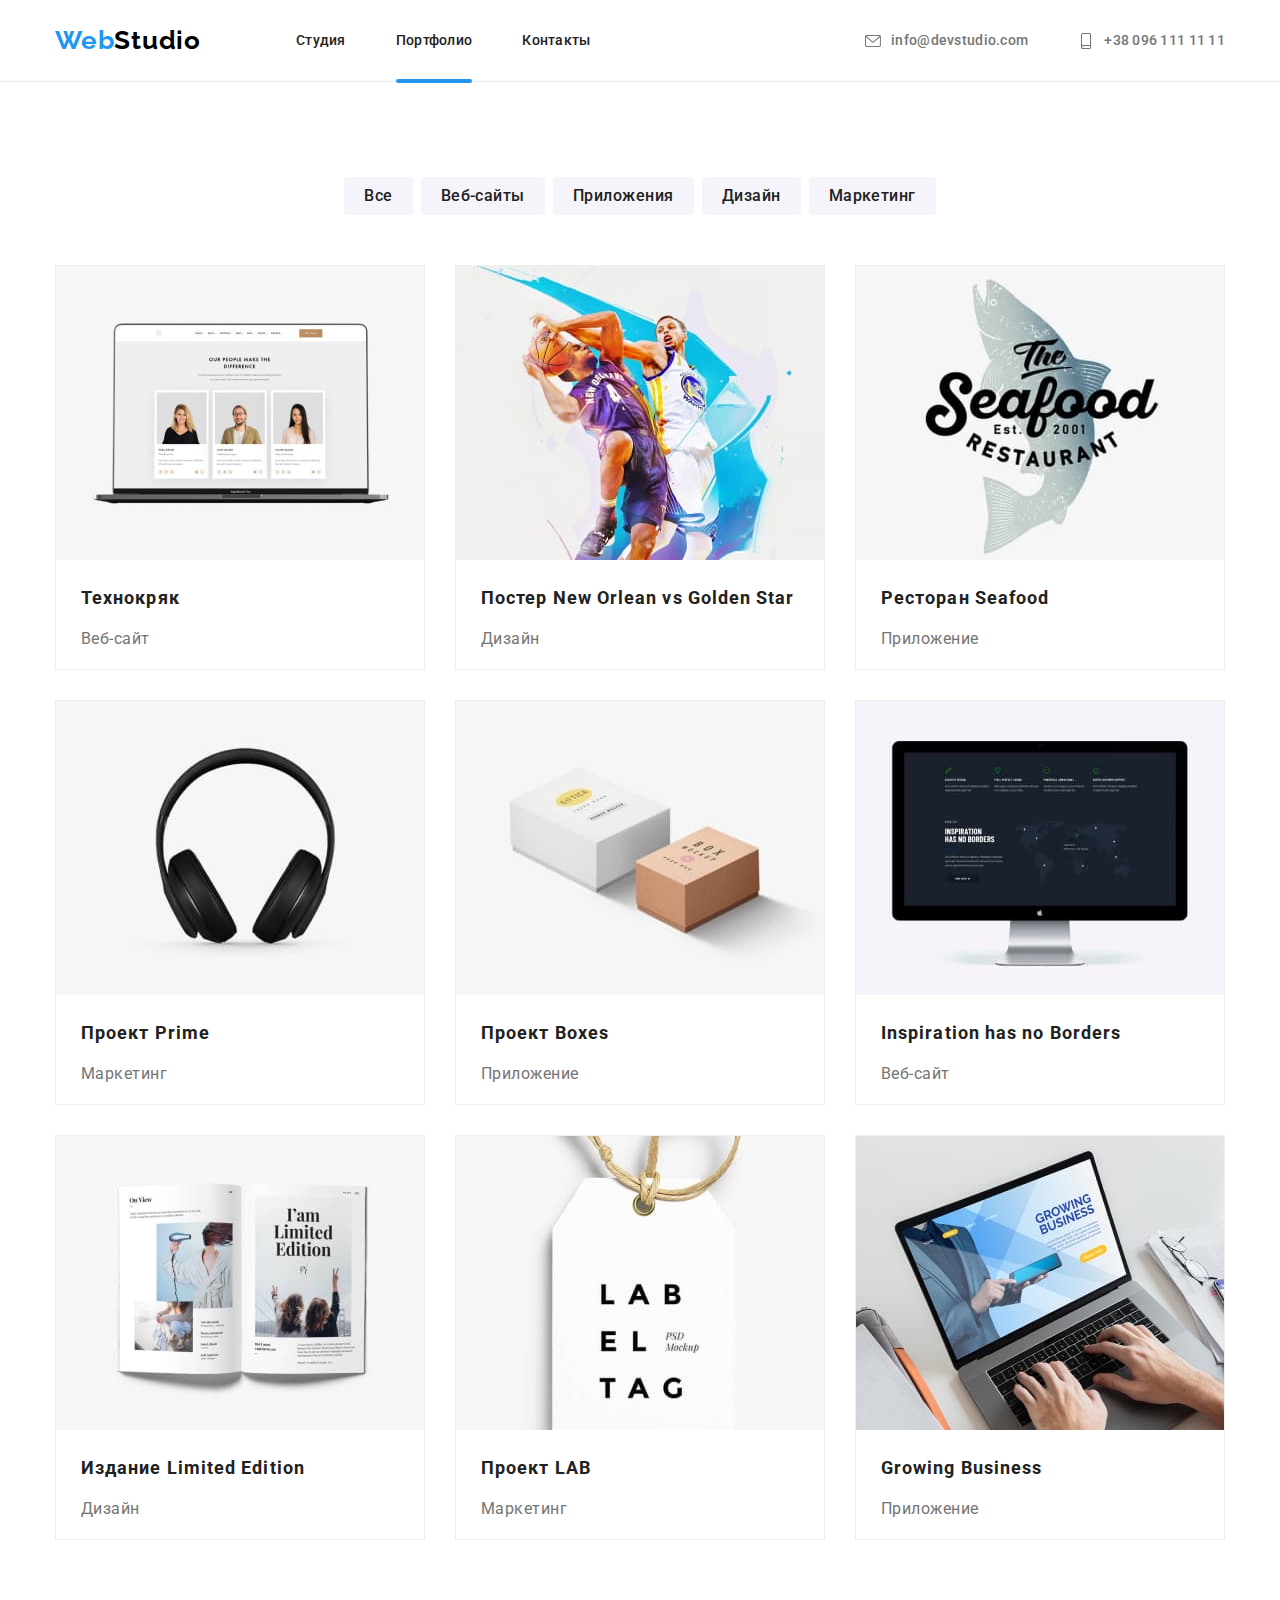
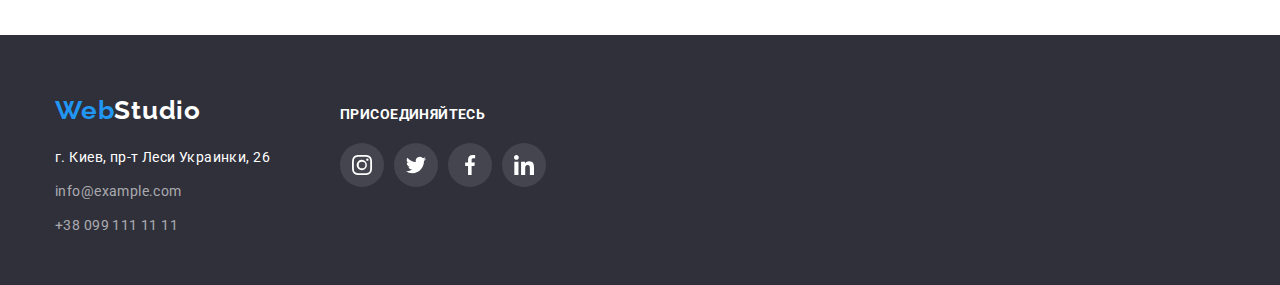
==== portfolio.html @ aa0f7d4a "from HM-5" ====
<!DOCTYPE html>
<html lang="ru">
  <head>
    <meta charset="UTF-8" />
    <meta http-equiv="X-UA-Compatible" content="IE=edge" />
    <meta name="viewport" content="width=device-width, initial-scale=1.0" />
    <title>Portfolio</title>
    <link
      href="https://fonts.googleapis.com/css2?family=Raleway:wght@700&family=Roboto:wght@400;500;700;900&display=swap"
      rel="stylesheet"
    />
    <link
      rel="stylesheet"
      href="https://cdn.jsdelivr.net/npm/modern-normalize@1.1.0/modern-normalize.min.css"
    />
    <link rel="stylesheet" href="./css/styles.css" />
  </head>
  <body>
    <header class="header">
      <div class="main-container">
        <div class="header-content flex-container">
          <a href="./index.html" class="logo"
            ><span class="logo-accent">Web</span>Studio</a
          >
          <nav class="navigation">
            <ul class="navigation-list">
              <li class="navigation-item">
                <a href="./index.html" class="navigation-link">Студия</a>
              </li>
              <li class="navigation-item">
                <a href="./portfolio.html" class="navigation-link current"
                  >Портфолио</a
                >
              </li>
              <li class="navigation-item">
                <a href="" class="navigation-link">Контакты</a>
              </li>
            </ul>
          </nav>
          <ul class="contacts-list">
            <li class="contacts-item">
              <a href="mailto:info@devstudio.com" class="contacts-link">
                <svg class="contacts-icon">
                  <use
                    href="./images/icons/symbol-defs.svg#icon-envelope"
                  ></use>
                </svg>
                info@devstudio.com</a
              >
            </li>
            <li class="contacts-item">
              <a href="tel:+380961111111" class="contacts-link">
                <svg class="contacts-icon">
                  <use
                    href="./images/icons/symbol-defs.svg#icon-smartphone"
                  ></use>
                </svg>
                +38 096 111 11 11</a
              >
            </li>
          </ul>
        </div>
      </div>
    </header>
    <!--<header class="header">
      <div class="main-container">
        <div class="flex-container">
          <a href="./index.html" class="logo"
            ><span class="logo-accent">Web</span>Studio</a
          >
          <nav class="navigation">
            <ul class="navigation-list">
              <li class="navigation-item">
                <a href="./index.html" class="navigation-link">Студия</a>
              </li>
              <li class="navigation-item">
                <a href="./portfolio.html" class="navigation-link">Портфолио</a>
              </li>
              <li class="navigation-item">
                <a href="" class="navigation-link">Контакты</a>
              </li>
            </ul>
          </nav>
          <ul class="contacts-list">
            <li class="contacts-item">
              <a href="mailto:info@devstudio.com" class="contacts-link">
                info@devstudio.com</a
              >
            </li>
            <li class="contacts-item">
              <a href="tel:+380961111111" class="contacts-link"
                >+38 096 111 11 11</a
              >
            </li>
          </ul>
        </div>
      </div>
    </header>-->
    <main>
      <!--portfolio-->
      <section class="portfolio">
        <div class="main-container">
          <h1 class="portfolio-title">Наше портфолио</h1>
          <!--portfolio filters-->
          <ul class="portfolio-filter-list flex-container">
            <li class="portfolio-filter-item">
              <button type="button" class="button-primary filter">Все</button>
            </li>
            <li class="portfolio-filter-item">
              <button type="button" class="button-primary filter">
                Веб-сайты
              </button>
            </li>
            <li class="portfolio-filter-item">
              <button type="button" class="button-primary filter">
                Приложения
              </button>
            </li>
            <li class="portfolio-filter-item">
              <button type="button" class="button-primary filter">
                Дизайн
              </button>
            </li>
            <li class="portfolio-filter-item">
              <button type="button" class="button-primary filter">
                Маркетинг
              </button>
            </li>
          </ul>
          <!--portfolio items-->
          <ul class="portfolio-list flex-container">
            <li class="portfolio-item">
              <!--Технокряк-->
              <a href="" class="portfolio-item-link">
                <div class="product-photo-thmb">
                  <img
                    class="portfolio-photo"
                    src="./images/prtfl_tehnokriak.jpg"
                    alt="Страница проекта Технокряк"
                  />
                  <div class="portfolio-text-thmb">
                    <p class="portfolio-item-text">
                      Ресурс предлагает комплексные предложения с разным уровнем
                      функционала и сервисов. Все это позволит посетителю
                      получить исчерпывающие сведения о компании или частном
                      лице.
                    </p>
                  </div>
                </div>
              </a>
              <div class="portfolio-description">
                <a href="" class="portfolio-item-link">
                  <h2 class="portfolio-item-title">Технокряк</h2>
                </a>
                <p class="portfolio-category">Веб-сайт</p>
              </div>
            </li>
            <li class="portfolio-item">
              <!--New Orlean-->
              <a href="" class="portfolio-item-link">
                <div class="product-photo-thmb">
                  <img
                    class="portfolio-photo"
                    src="./images/prtfl_new_orlean.jpg"
                    alt="Дизайн постера New Orlean"
                  />
                  <div class="portfolio-text-thmb">
                    <p class="portfolio-item-text">
                      Ресурс предлагает комплексные предложения с разным уровнем
                      функционала и сервисов. Все это позволит посетителю
                      получить исчерпывающие сведения о компании или частном
                      лице.
                    </p>
                  </div>
                </div>
              </a>
              <div class="portfolio-description">
                <a href="" class="portfolio-item-link">
                  <h2 class="portfolio-item-title">
                    Постер New Orlean vs Golden Star
                  </h2>
                </a>
                <p class="portfolio-category">Дизайн</p>
              </div>
            </li>
            <li class="portfolio-item">
              <!--SeaFood-->
              <a href="" class="portfolio-item-link">
                <div class="product-photo-thmb">
                  <img
                    class="portfolio-photo"
                    src="./images/prtfl_seafood.jpg"
                    alt="Логотип приложения SeaFood"
                  />
                  <div class="portfolio-text-thmb">
                    <p class="portfolio-item-text">
                      Ресурс предлагает комплексные предложения с разным уровнем
                      функционала и сервисов. Все это позволит посетителю
                      получить исчерпывающие сведения о компании или частном
                      лице.
                    </p>
                  </div>
                </div>
              </a>
              <div class="portfolio-description">
                <a href="" class="portfolio-item-link">
                  <h2 class="portfolio-item-title">Ресторан Seafood</h2>
                </a>
                <p class="portfolio-category">Приложение</p>
              </div>
            </li>
            <li class="portfolio-item">
              <!--Prime-->
              <a href="" class="portfolio-item-link">
                <div class="product-photo-thmb">
                  <img
                    class="portfolio-photo"
                    src="./images/prtfl_prime.jpg"
                    alt="Аватар маркетингового проекта Prime "
                  />
                  <div class="portfolio-text-thmb">
                    <p class="portfolio-item-text">
                      Ресурс предлагает комплексные предложения с разным уровнем
                      функционала и сервисов. Все это позволит посетителю
                      получить исчерпывающие сведения о компании или частном
                      лице.
                    </p>
                  </div>
                </div>
              </a>
              <div class="portfolio-description">
                <a href="" class="portfolio-item-link">
                  <h2 class="portfolio-item-title">Проект Prime</h2>
                </a>
                <p class="portfolio-category">Маркетинг</p>
              </div>
            </li>
            <li class="portfolio-item">
              <!--Boxes-->
              <a href="" class="portfolio-item-link">
                <div class="product-photo-thmb">
                  <img
                    class="portfolio-photo"
                    src="./images/prtfl_boxes.jpg"
                    alt="Аватар приложения Boxes "
                  />
                  <div class="portfolio-text-thmb">
                    <p class="portfolio-item-text">
                      Ресурс предлагает комплексные предложения с разным уровнем
                      функционала и сервисов. Все это позволит посетителю
                      получить исчерпывающие сведения о компании или частном
                      лице.
                    </p>
                  </div>
                </div>
              </a>
              <div class="portfolio-description">
                <a href="" class="portfolio-item-link">
                  <h2 class="portfolio-item-title">Проект Boxes</h2>
                </a>
                <p class="portfolio-category">Приложение</p>
              </div>
            </li>
            <li class="portfolio-item">
              <!--Inspiration has no Borders-->
              <a href="" class="portfolio-item-link">
                <div class="product-photo-thmb">
                  <img
                    class="portfolio-photo"
                    src="./images/prtfl_inspiration_no_norders.jpg"
                    alt="Главная страница веб-сайта Inspiration has no Borders  "
                  />
                  <div class="portfolio-text-thmb">
                    <p class="portfolio-item-text">
                      Ресурс предлагает комплексные предложения с разным уровнем
                      функционала и сервисов. Все это позволит посетителю
                      получить исчерпывающие сведения о компании или частном
                      лице.
                    </p>
                  </div>
                </div>
              </a>
              <div class="portfolio-description">
                <a href="" class="portfolio-item-link">
                  <h2 class="portfolio-item-title">
                    Inspiration has no Borders
                  </h2>
                </a>
                <p class="portfolio-category">Веб-сайт</p>
              </div>
            </li>
            <li class="portfolio-item">
              <!--Limited Edition-->
              <a href="" class="portfolio-item-link">
                <div class="product-photo-thmb">
                  <img
                    class="portfolio-photo"
                    src="./images/prtfl_limited_editions.jpg"
                    alt="Прмер разворота журнала Limited Edition"
                  />
                  <div class="portfolio-text-thmb">
                    <p class="portfolio-item-text">
                      Ресурс предлагает комплексные предложения с разным уровнем
                      функционала и сервисов. Все это позволит посетителю
                      получить исчерпывающие сведения о компании или частном
                      лице.
                    </p>
                  </div>
                </div>
              </a>
              <div class="portfolio-description">
                <a href="" class="portfolio-item-link">
                  <h2 class="portfolio-item-title">Издание Limited Edition</h2>
                </a>
                <p class="portfolio-category">Дизайн</p>
              </div>
            </li>
            <li class="portfolio-item">
              <!--LAB-->
              <a href="" class="portfolio-item-link">
                <div class="product-photo-thmb">
                  <img
                    class="portfolio-photo"
                    src="./images/prtfl_lab.jpg"
                    alt="Аватар маркетинового проекта LAB"
                  />
                  <div class="portfolio-text-thmb">
                    <p class="portfolio-item-text">
                      Ресурс предлагает комплексные предложения с разным уровнем
                      функционала и сервисов. Все это позволит посетителю
                      получить исчерпывающие сведения о компании или частном
                      лице.
                    </p>
                  </div>
                </div>
              </a>
              <div class="portfolio-description">
                <a href="" class="portfolio-item-link">
                  <h2 class="portfolio-item-title">Проект LAB</h2>
                </a>
                <p class="portfolio-category">Маркетинг</p>
              </div>
            </li>
            <li class="portfolio-item">
              <!--Growing Business-->
              <a href="" class="portfolio-item-link">
                <div class="product-photo-thmb">
                  <img
                    class="portfolio-photo"
                    src="./images/prtfl_growing_business.jpg"
                    alt="Визуализация приложения Growing Business"
                  />
                  <div class="portfolio-text-thmb">
                    <p class="portfolio-item-text">
                      Ресурс предлагает комплексные предложения с разным уровнем
                      функционала и сервисов. Все это позволит посетителю
                      получить исчерпывающие сведения о компании или частном
                      лице.
                    </p>
                  </div>
                </div>
              </a>
              <div class="portfolio-description">
                <a href="" class="portfolio-item-link">
                  <h2 class="portfolio-item-title">Growing Business</h2>
                </a>
                <p class="portfolio-category">Приложение</p>
              </div>
            </li>
          </ul>
        </div>
      </section>
    </main>
    <!--footer-->
    <footer class="footer">
      <div class="main-container">
        <div class="footer-content flex-container">
          <div class="footer-adress">
            <a href="./index.html" class="footer-logo"
              ><span class="logo-accent">Web</span>Studio</a
            >
            <address>
              <ul class="adress-list">
                <li class="adress-item">
                  <a
                    href="https://www.google.pl/maps/place/%D0%B1%D1%83%D0%BB.+%D0%9B%D0%B5%D1%81%D0%B8+%D0%A3%D0%BA%D1%80%D0%B0%D0%B8%D0%BD%D0%BA%D0%B8,+26,+%D0%9A%D0%B8%D0%B5%D0%B2,+%D0%A3%D0%BA%D1%80%D0%B0%D0%B8%D0%BD%D0%B0,+02000/@50.4265807,30.5361971,17z/data=!3m1!4b1!4m5!3m4!1s0x40d4cf0e033ecbe9:0x57a4dffefec77da0!8m2!3d50.4265807!4d30.5383858?hl=ru"
                    target="_blank"
                    class="adress-text location"
                  >
                    г. Киев, пр-т Леси Украинки, 26
                  </a>
                </li>
                <li class="adress-item">
                  <a href="mailto:info@example.com" class="adress-text">
                    info@example.com</a
                  >
                </li>
                <li class="adress-item">
                  <a href="tel:+380991111111" class="adress-text">
                    +38 099 111 11 11</a
                  >
                </li>
              </ul>
            </address>
          </div>
          <!--end footer-adress-->
          <div class="footer-social">
            <p class="footer-social-text">присоединяйтесь</p>
            <ul class="footer-social-list flex-container">
              <li class="footer-social-item">
                <a href="" class="footer-social-link">
                  <svg class="social-icon">
                    <use href="./images/icons/symbol-defs.svg#icon-insta"></use>
                  </svg>
                </a>
              </li>
              <li class="footer-social-item">
                <a href="" class="footer-social-link">
                  <svg class="social-icon">
                    <use
                      href="./images/icons/symbol-defs.svg#icon-twitter"
                    ></use>
                  </svg>
                </a>
              </li>
              <li class="footer-social-item">
                <a href="" class="footer-social-link">
                  <svg class="social-icon">
                    <use href="./images/icons/symbol-defs.svg#icon-fb"></use>
                  </svg>
                </a>
              </li>
              <li class="footer-social-item">
                <a href="" class="footer-social-link">
                  <svg class="social-icon">
                    <use
                      href="./images/icons/symbol-defs.svg#icon-linked"
                    ></use>
                  </svg>
                </a>
              </li>
            </ul>
          </div>
        </div>
      </div>
    </footer>
  </body>
</html>
---- css/styles.css ----
/*@import '_normalise.css'
html{
    box-sizing: border-box;
}
*,
*::after, 
::before {
    box-sizing: inherit;
}
    */
/*document's colors
цвет заголовков #212121
цвет текста #757575
акцент #2196F3
footer background #2F303A

document's fonts
Raleway, normal, 700;
Roboto, normal, 400, 500, 700, 900;
*/
:root {
  --primary-background-color: #fff;
  --secondary-background-color: #f5f4fa;
  --primary-text-color: #757575;
  --secondary-text-color: #212121;
  --accent-color: #2196f3;
  --accent-background-color: #2f303a;
  --primary-white: #fff;
  --primary-button-color: #f5f4fa;
  --button-hover-color: #188ce8;
  --footer-text-color: rgba(255, 255, 255, 0.6);
  --icon-contacts-color: #757575;
  --icon-primary-text-color: #afb1b8;
  --icon-footer-bg-color: rgba(255, 255, 255, 0.1);
  --icon-goals-bg-color: #f5f4fa;
  --clients-border-color: #afb1b8;
}
body {
  font-family: Roboto, sans-serif;
  color: var(--primary-text-color);
  background-color: #fff;
}
h1,
h2,
h3,
h4,
h5,
h6 {
  margin: 0;
  color: var(--secondary-text-color);
}
p {
  margin: 0;
}
h2 {
  font-size: 36px;
  line-height: 1.17;
  letter-spacing: 0.03em;
  text-align: center;
}
ul {
  padding: 0;
  margin: 0;
  list-style: none;
}
address {
  font-style: normal;
}
img {
  display: block;
}
.header {
  padding-top: 25px;
  padding-bottom: 25px;
  min-height: 80px;

  border-bottom: 1px solid #ececec;
  /*outline: 1px solid red;*/
}
.main-container {
  width: 1200px;

  padding-left: 15px;
  padding-right: 15px;

  margin-left: auto;
  margin-right: auto;

  /* align-items: center; - не працює, бо не flex*/

  /*outline: 1px solid red;*/
}
.flex-container {
  display: flex;
  align-items: center;
}
.section-title {
  margin-bottom: 50px;
}
.button-base {
  display: block;
  align-items: center;
  justify-content: center;
  border-style: none;
}
/*icons*/
.contacts-icon {
  display: block;
  width: 16px;
  height: 16px;

  fill: currentColor;

  margin-right: 10px;
}
.social-icon {
  width: 44px;
  height: 44px;
  fill: currentColor;
}
/*.social-icon :hover {
  fill: var(--accent-color);
  fill: var(--accent-color);
}*/

/*index.html*/
/*header*/
/*логотип*/
.logo {
  display: inline-block;

  color: #000;
  font-family: Raleway;
  font-weight: 700;
  font-size: 26px;
  line-height: 1.2;
  letter-spacing: 0.03em;
  text-decoration: none;

  margin-right: 95px;
}
.logo-accent {
  color: var(--accent-color);
}
/*навигация*/
.header-content {
  align-items: center;
  /*outline: 1px solid red;*/
}
.navigation {
  display: flex;

  align-items: center;

  color: var(--secondary-text-color);
  font-weight: 500;
  font-size: 14px;
  line-height: 1.14;
  letter-spacing: 0.02em;

  /*outline: 1px solid navy;*/
}
.navigation-list {
  display: flex;
  width: 100%;

  align-items: center;

  margin: 0;
  padding: 0;
  /*outline: 1px solid red;*/
}
/*.navigation-list .navigation-item {
}*/
/*Спосіб №1 Як позбутись крайньої геометрії*/
.navigation-item:not(:last-child) {
  margin-right: 50px;
}

/*Спосіб №2 Як позбутись крайньої геометрії*/
/*.navigation-item {        
  margin-right: 50px;
}
.navigation-item:last-child {
  margin-right: 0%;
}*/

/*Спосіб №3 Як позбутись крайньої геометрії - застосується до всіх, крім першого
.navigation-item + .navigation-item {
  margin-left: 50px;
}*/

.navigation-link {
  display: block;
  position: relative;
  /*padding-top: 32px;
  padding-bottom: 32px;*/
  color: var(--secondary-text-color);
  text-decoration: none;

  transition-property: color;
  transition-duration: 250ms;
  transition-timing-function: cubic-bezier(0.4, 0, 0.2, 1);
}
.navigation-link:hover,
.navigation-link:focus {
  color: var(--accent-color);
}
.current::after {
  content: "";
  position: absolute;
  bottom: -34px;
  left: 0;
  width: 100%;
  border: 2px solid var(--accent-color);
  border-radius: 2px;
  background-color: var(--accent-color);
}

/*контакты*/
.contacts-list {
  display: flex;

  align-items: center;
  margin-left: auto;

  /*outline: 1px solid red;*/
}
/*.contacts-item {
  
}*/
.contacts-item:not(:last-child) {
  margin-right: 50px;
}
.contacts-link {
  display: flex;
  justify-content: center;
  /* padding-top: 32px;
  padding-bottom: 32px;*/

  color: var(--icon-contacts-color);
  font-weight: 500;
  font-size: 14px;
  line-height: 1.14;
  letter-spacing: 0.02em;
  text-decoration: none;

  align-items: center;

  transition-property: color;
  transition-duration: 250ms;
  transition-timing-function: cubic-bezier(0.4, 0, 0.2, 1);
}
.contacts-link:hover,
.contacts-link:focus {
  color: var(--accent-color);
}
.contacts-link-text {
  display: block;
}
/*hero*/
.hero {
  padding-top: 200px;
  padding-bottom: 200px;

  background-color: var(--accent-background-color);
  background-image: linear-gradient(
      to top,
      rgba(47, 48, 58, 0.4),
      rgba(47, 48, 58, 0.4)
    ),
    url(../images/hero-bg.jpg);
  background-repeat: no-repeat;
  background-size: cover;

  /* outline: 1px solid red;*/
}
.hero-title {
  color: var(--primary-white);
  font-weight: 900;
  font-size: 44px;
  line-height: 1.36;
  text-align: center;
  letter-spacing: 0.06em;
  text-transform: uppercase;

  margin-bottom: 30px;
}
.button-primary {
  padding: 6px 20px;
  border-radius: 4px;

  background-color: var(--primary-button-color);
  color: var(--secondary-text-color);
  font-family: inherit;
  font-weight: 500;
  font-size: 16px;
  line-height: 1.63;
  text-align: center;
  letter-spacing: 0.03em;
  border-style: none;

  transition-property: background-color, color;
  transition-duration: 250ms;
  transition-timing-function: cubic-bezier(0.4, 0, 0.2, 1);
}
.button-primary:hover,
.button-primary:focus {
  background-color: var(--button-hover-color);
  color: var(--primary-white);
}
.button-primary:active {
  background-color: var(--accent-color);
  color: var(--primary-white);
}
.button-order {
  width: 200px;
  height: 50px;
  border-radius: 4px;
  margin: 0 auto;

  background-color: var(--accent-color);
  color: var(--primary-white);
  font-family: inherit;
  font-weight: 700;
  font-size: 16px;
  line-height: 1.87;
  text-align: center;
  letter-spacing: 0.06em;

  transition-property: background-color;
  transition-duration: 250ms;
  transition-timing-function: cubic-bezier(0.4, 0, 0.2, 1);
}
.button-order:hover,
.button-order:focus {
  background-color: var(--button-hover-color);
}

/*our goals*/
.goals {
  padding-top: 95px;
  padding-bottom: 95px;

  font-size: 14px;
  line-height: 1.71;
  letter-spacing: 0.03em;
  text-align: left;
}
.goals-main-title {
  width: 0;
  font-size: 0;
  visibility: hidden;
}
.goals-content {
  max-width: 270px;
}
.goals-picture {
  display: flex;

  width: 100%;
  height: 120px;
  border-radius: 4px;

  justify-content: center;
  align-items: center;

  background-color: var(--icon-goals-bg-color);

  margin-bottom: 30px;
}
.goals-icon {
  display: block;

  width: 70px;
  margin: 0 auto;
}

.goals-title {
  font-size: 14px;
  font-weight: 700;
  line-height: 1.14;
  letter-spacing: 0.03em;
  text-transform: uppercase;
  margin-bottom: 10px;
}
.goals-item:not(:last-child) {
  margin-right: 30px;
}
/*about*/
.about {
  padding-bottom: 95px;
}
.about-item:not(:last-child) {
  margin-right: 30px;
}
.about-content {
  position: relative;
  width: 370px;
}
.about-title-block {
  display: flex;
  position: absolute;
  bottom: 0;

  width: 100%;
  min-height: 70px;

  margin: 0;
  background-color: rgba(47, 48, 58, 0.8);
}
.about-title {
  display: inline-block;
  font-size: 14px;
  font-weight: 700;
  line-height: 1.14;
  letter-spacing: 0.03em;
  text-transform: uppercase;

  color: var(--primary-white);
  margin: auto;
}
/*team*/
.team {
  background-color: var(--secondary-background-color);
  padding-top: 95px;
  padding-bottom: 95px;
}
.team-item:not(:last-child) {
  margin-right: 30px;
}
.member-card {
  width: 270px;
  min-height: 368px;
  border-bottom-left-radius: 4px;
  border-bottom-right-radius: 4px;

  text-align: center;

  background-color: var(--primary-white);

  box-shadow: 0px 2px 1px rgba(0, 0, 0, 0.2), 0px 1px 1px rgba(0, 0, 0, 0.14),
    0px 1px 3px rgba(0, 0, 0, 0.12);
}
.member-photo {
  display: block;
  width: 270px;
  max-height: 260px;
  margin: 0;
}
.member-info {
  padding-top: 30px;
  padding-bottom: 30px;
}
.member-title {
  font-weight: 500;
  font-size: 16px;
  line-height: 1.19;
  letter-spacing: 0.03em;
  text-transform: initial;
  margin-bottom: 10px;
}
.member-position {
  font-size: 16px;
  line-height: 1.19;
  letter-spacing: 0.03em;
  margin-bottom: 15px;
}
.member-social-list {
  justify-content: center;
  /*outline: 1px solid red;*/
}
.member-social-link {
  width: 44px;
  height: 44px;
  display: block;
  border-radius: 50%;
  background-color: var(--primary-white);
  color: var(--icon-primary-text-color);

  transition-property: background-color, color;
  transition-duration: 250ms;
  transition-timing-function: cubic-bezier(0.4, 0, 0.2, 1);

  /*outline: 1px solid red;*/
}
.member-social-link:hover,
.member-social-link:focus {
  background-color: var(--accent-color);
  color: var(--primary-white);
  outline: none;
}
.member-social-item {
  max-height: 44px;
  /*outline: 1px solid red;*/
}
.member-social-item:not(:last-child) {
  margin-right: 10px;
}
.clients {
  padding-top: 94px;
  padding-bottom: 94px;
}
.client-list {
  justify-content: space-between;
}
.client-list-item {
  width: 170px;
  /*outline: 1px solid red;*/
  text-align: center;
}
.client-item-link {
  display: block;
  color: var(--clients-border-color);

  transition-property: color;
  transition-duration: 250ms;
  transition-timing-function: cubic-bezier(0.4, 0, 0.2, 1);
}
.client-item-link:hover,
.client-item-link:focus {
  color: var(--accent-color);
}
.client-item-content {
  /*div*/
  outline: 1px solid currentColor;
  border: 1px;
  border-radius: 4px;
  padding-top: 16px;
  padding-bottom: 16px;
}
.client-icon {
  width: 106px;
  height: 60px;
  fill: currentColor;
}

/*footer*/
.footer {
  padding-top: 60px;
  padding-bottom: 60px;
  max-height: 250px;

  background-color: var(--accent-background-color);
}
.footer-content {
  /*flex-direction: column;
  flex-wrap: wrap;*/
  align-items: baseline;
  justify-content: left;
}
.footer-adress {
  margin-right: 70px;
  justify-content: left;

  /*outline: 1px solid red;*/
}
.footer-logo {
  display: block;
  color: var(--primary-white);
  font-family: Raleway;
  font-weight: 700;
  font-size: 26px;
  line-height: 1.2;
  letter-spacing: 0.03em;
  text-decoration: none;

  margin-bottom: 20px;
  /*outline: 1px solid red;*/
}
.adress-text {
  color: var(--footer-text-color);
  font-size: 14px;
  line-height: 1.7;
  letter-spacing: 0.03em;
  text-decoration: none;

  transition-property: color;
  transition-duration: 250ms;
  transition-timing-function: cubic-bezier(0.4, 0, 0.2, 1);
  /*outline: 1px solid red;*/
}
.location {
  color: var(--primary-white);
}
.adress-text:hover,
.adress-text:focus {
  color: var(--accent-color);
}
.adress-item:not(:last-child) {
  margin-bottom: 10px;
}
.footer-social {
  justify-content: left;

  /*outline: 1px solid red;*/
}
.footer-social-text {
  display: block;

  font-size: 14px;
  font-weight: 700;
  line-height: 1.14;
  letter-spacing: 0.03em;
  text-transform: uppercase;
  color: var(--primary-white);

  margin-bottom: 20px;
  /* outline: 1px solid red;*/
}
.footer-social-list {
  justify-content: center;
  /* outline: 1px solid red;*/
}
.footer-social-link {
  width: 44px;
  height: 44px;
  display: block;
  border-radius: 50%;
  background-color: var(--icon-footer-bg-color);
  color: var(--primary-white);

  transition-property: background-color;
  transition-duration: 250ms;
  transition-timing-function: cubic-bezier(0.4, 0, 0.2, 1);

  /*outline: 1px solid red;*/
}
.footer-social-link:hover,
.footer-social-link:focus {
  background-color: var(--accent-color);
  outline: none;
}
.footer-social-item {
  max-height: 44px;
  /* outline: 1px solid red;*/
}
.footer-social-item:not(:last-child) {
  margin-right: 10px;
}
.back-drop {
  position: fixed;
  top: 0;
  left: 0;
  width: 100%;
  height: 100%;

  background-color: rgba(0, 0, 0, 0.2);
}
.back-drop.is-hidden {
  opacity: 0;
  pointer-events: none;
}
.modal {
  position: absolute;
  top: 50%;
  left: 50%;
  transform: translate(-50%, -50%);

  min-width: 530px;
  min-height: 580px;
  background-color: rgba(24, 140, 232, 0.3);

  transition-property: background-color;
  transition-duration: 1500ms;
}
.modal-close {
  position: absolute;
  display: flex;
  top: 10px;
  right: 10px;

  width: 30px;
  height: 30px;

  padding: 0;
  margin: 0;

  justify-content: center;
  align-items: center;

  border-radius: 50%;
  border: 1px solid rgba(0, 0, 0, 0.1);
  background-color: #fff;
  cursor: pointer;
}
.modal:hover {
  background-color: #fff;
}
.modal-close-icon {
  width: 11px;
  height: 11px;
}

/*portfolio.html*/
.portfolio {
  padding-top: 95px;
  padding-bottom: 95px;

  /* outline: 1px solid red;*/
}
.portfolio-title {
  display: none;

  /* outline: 1px solid red;*/
}
/*portfolio filter*/
.portfolio-filter {
  margin-bottom: 50px;

  padding-left: auto;
  padding-right: auto;
}
.portfolio-filter-list {
  margin-bottom: 50px;
  margin-left: auto;
  margin-right: auto;
}
.portfolio-filter-list.flex-container {
  justify-content: center;
}
.portfolio-filter-item:not(:last-child) {
  margin-right: 8px;
}
.filter {
  transition-property: background-color, color, box-shadow;
  transition-duration: 250ms;
  transition-timing-function: cubic-bezier(0.4, 0, 0.2, 1);
}
.filter:hover,
.filter:focus {
  background-color: var(--button-hover-color);
  color: var(--primary-white);
  box-shadow: 0px 2px 2px rgba(0, 0, 0, 0.12), 0px 1px 2px rgba(0, 0, 0, 0.08),
    0px 3px 1px rgba(0, 0, 0, 0.1);
}
/*portfolio items*/
.portfolio-list.flex-container {
  flex-wrap: wrap;
}
.portfolio-list {
  margin-left: -30px;
  margin-top: -30px;
}
.portfolio-item {
  display: block;
  box-sizing: border-box;

  width: 370px;
  max-height: 405px;
  border: 1px solid #eeeeee;

  margin-left: 30px;
  margin-top: 30px;

  text-align: left;

  background-color: var(--primary-white);

  flex-basis: calc((100% - 90px) / 3);

  transition-property: box-shadow;
  transition-duration: 250ms;
  transition-timing-function: cubic-bezier(0.4, 0, 0.2, 1);

  /*outline: 1px solid red;*/
}

.portfolio-item:hover,
.portfolio-item:focus {
  box-shadow: 1px 4px 6px rgba(0, 0, 0, 0.16), 0px 4px 4px rgba(0, 0, 0, 0.06),
    0px 1px 1px rgba(0, 0, 0, 0.12);
}
.portfolio-photo {
  display: block;
  width: 370px;
  max-height: 295px;
  margin: 0;
}
.portfolio-description {
  /* width: 320px;*/
  padding-top: 20px;
  padding-bottom: 20px;
  padding-left: 25px;
  padding-right: 25px;
}
.portfolio-item-title {
  display: block;
  color: var(--secondary-text-color);
  font-weight: 700;
  font-size: 18px;
  line-height: 2;
  letter-spacing: 0.06em;
  text-align: left;

  margin-bottom: 8px;
}
.portfolio-category {
  font-size: 16px;
  line-height: 1.88;
  letter-spacing: 0.03em;
  text-align: left;
}
.portfolio-item-link {
  display: block;
  /* position: relative;*/
  text-decoration: none;
}
.product-photo-thmb {
  position: relative;
  display: block;
  overflow: hidden;

  /* justify-content: center;
  align-items: center;*/
}
.product-photo-thmb::before {
  position: absolute;
  top: 0px;
  left: 0px;

  content: "";
  width: 100%;
  height: 100%;
  background-color: rgba(33, 150, 243, 0.9);

  transform: translateY(100%);
  transition: transform 250ms linear, opacity 250ms linear;

  opacity: 0;
}
.portfolio-text-thmb {
  position: absolute;
  display: flex;

  top: 50%;
  left: 50%;
  transform: translate(-50%, -50%);

  width: 100%;
  height: 100%;
  padding: 25px;

  justify-content: center;
  align-items: center;

  overflow: hidden;
}
.portfolio-item-text {
  display: block;

  color: var(--primary-white);
  font-weight: 400;
  font-size: 18px;
  line-height: 1.75;
  letter-spacing: 0.03em;
  text-align: left;

  transform: translateY(100%);
  transition: transform 250ms linear, opacity 250ms linear;

  overflow: hidden;
  opacity: 0;
}

/*.portfolio-item:hover .product-photo-thmb::before {
 
}*/
.portfolio-item:hover .product-photo-thmb::before,
.portfolio-item:hover .portfolio-item-text {
  opacity: 1;
  transform: translateY(0);
}
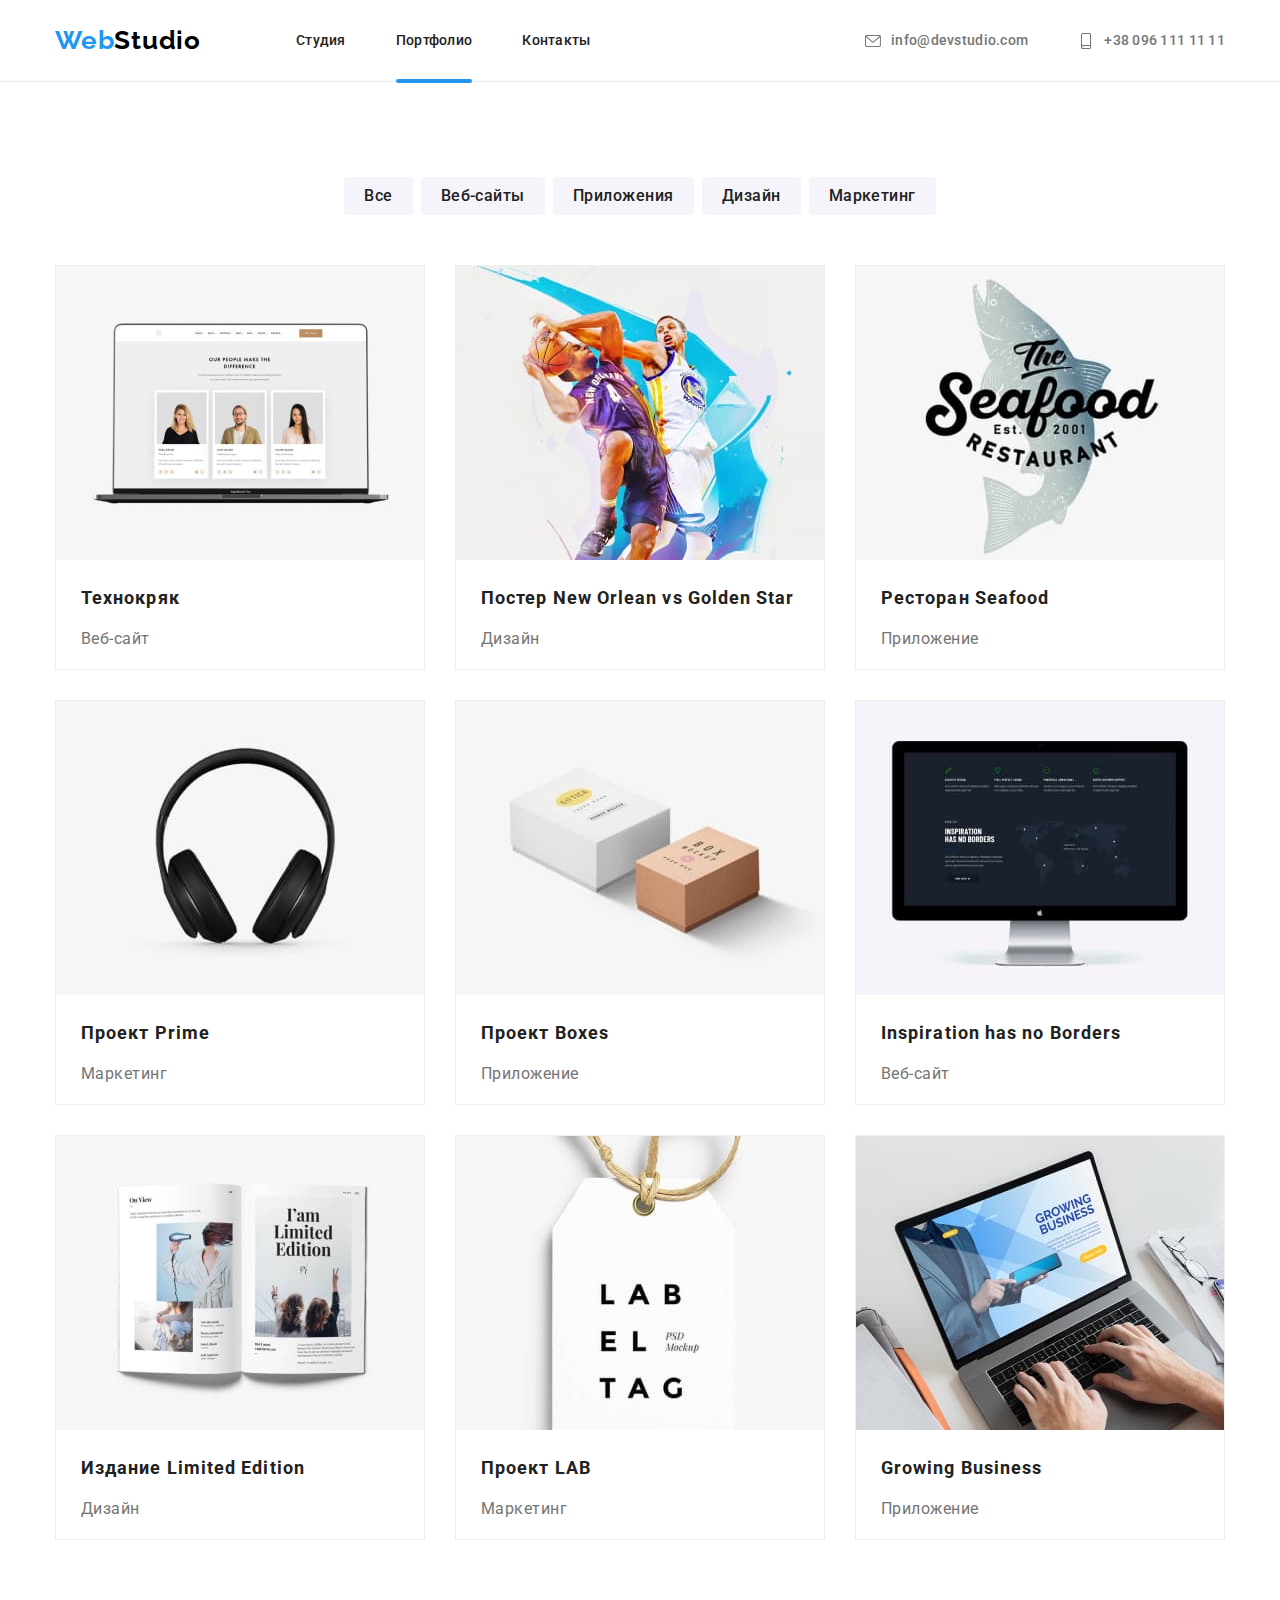
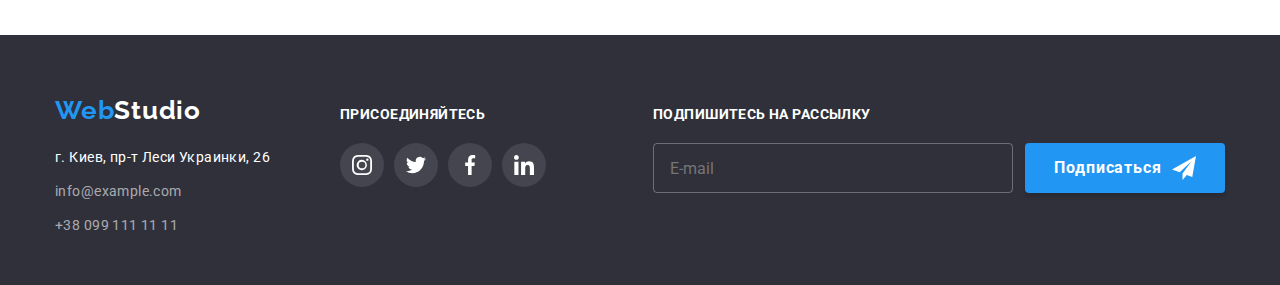
==== commit 660dd80c: "final_v1.0" ====
--- a/portfolio.html
+++ b/portfolio.html
@@ -441,6 +441,46 @@
               </li>
             </ul>
           </div>
+          <!--footer mailing form-->
+          <div class="footer-mailing">
+            <p class="footer-mailing-text">Подпишитесь на рассылку</p>
+            <form
+              class="mailing-form"
+              action="#"
+              autocomplete="off"
+              novalidate
+              name="mailing-form"
+            >
+              <label class="mailing-lable" for="mailing-email"></label>
+              <input
+                class="mailing-input"
+                type="email"
+                id="mailing-email"
+                name="mailing-email"
+                placeholder="E-mail"
+              />
+              <!--try to place button icon via positiob avsolute-->
+              <!-- <div class="mailing-button-thmb">
+                <button type="submit" class="button-base button-order">
+                  Подписаться
+                </button>
+                <div class="mailing-icon-thmb">
+                  <svg class="mailing-button-icon">
+                    <use href="./images/icons/symbol-defs.svg#send"></use>
+                  </svg>
+                </div>
+              </div>-->
+              <button
+                type="submit"
+                class="button-base button-order mailing-button"
+              >
+                <span class="mailing-button-text">Подписаться</span>
+                <svg class="mailing-button-icon">
+                  <use href="./images/icons/symbol-defs.svg#send"></use>
+                </svg>
+              </button>
+            </form>
+          </div>
         </div>
       </div>
     </footer>
--- a/css/styles.css
+++ b/css/styles.css
@@ -34,6 +34,7 @@
   --icon-footer-bg-color: rgba(255, 255, 255, 0.1);
   --icon-goals-bg-color: #f5f4fa;
   --clients-border-color: #afb1b8;
+  --primary-form-icon-color: #212121;
 }
 body {
   font-family: Roboto, sans-serif;
@@ -328,6 +329,8 @@
   text-align: center;
   letter-spacing: 0.06em;
 
+  box-shadow: 0px 4px 4px rgba(0, 0, 0, 0.15);
+
   transition-property: background-color;
   transition-duration: 250ms;
   transition-timing-function: cubic-bezier(0.4, 0, 0.2, 1);
@@ -548,6 +551,8 @@
   flex-wrap: wrap;*/
   align-items: baseline;
   justify-content: left;
+
+  /* outline: 1px solid red;*/
 }
 .footer-adress {
   margin-right: 70px;
@@ -566,7 +571,7 @@
   text-decoration: none;
 
   margin-bottom: 20px;
-  /*outline: 1px solid red;*/
+  /*  outline: 1px solid red;*/
 }
 .adress-text {
   color: var(--footer-text-color);
@@ -593,7 +598,7 @@
 .footer-social {
   justify-content: left;
 
-  /*outline: 1px solid red;*/
+  /* outline: 1px solid red;*/
 }
 .footer-social-text {
   display: block;
@@ -629,7 +634,7 @@
 .footer-social-link:hover,
 .footer-social-link:focus {
   background-color: var(--accent-color);
-  outline: none;
+  outline: 1px solid;
 }
 .footer-social-item {
   max-height: 44px;
@@ -638,6 +643,86 @@
 .footer-social-item:not(:last-child) {
   margin-right: 10px;
 }
+.footer-mailing {
+  margin-left: auto;
+  justify-content: left;
+
+  /* outline: 1px solid red;*/
+}
+.footer-mailing-text {
+  display: block;
+
+  font-size: 14px;
+  font-weight: 700;
+  line-height: 1.14;
+  letter-spacing: 0.03em;
+  text-transform: uppercase;
+  color: var(--primary-white);
+
+  margin-bottom: 20px;
+}
+.mailing-form {
+  display: flex;
+}
+.mailing-lable {
+  display: block;
+  width: 0;
+  height: 0;
+}
+.mailing-input {
+  width: 22.5rem;
+  height: 3.125rem;
+
+  border-radius: 0.25rem;
+  border: 0.062rem solid rgba(255, 255, 255, 0.3);
+
+  padding: 1rem;
+  margin-right: 0.75rem;
+
+  background-color: transparent;
+  color: rgba(255, 255, 255, 0.6);
+
+  transition-property: border-color;
+  transition-duration: 250ms;
+  transition-timing-function: cubic-bezier(0.4, 0, 0.2, 1);
+}
+.mailing-input:focus {
+  border-color: var(--accent-color);
+  outline: 1px solid var(--accent-color);
+}
+
+/*.mailing-button-thmb {
+  position: relative;
+}
+.mailing-button-text {
+  display: block;
+  margin-left: 0.625rem;
+}
+.mailing-icon-thmb {
+  display: block;
+  position: absolute;
+  top: 50%;
+  right: 0%;
+ transform: translate(50%, 50%);
+}*/
+.mailing-button {
+  display: flex;
+  align-items: center;
+  justify-content: center;
+}
+.mailing-button-text {
+  display: block;
+  margin-right: 0.625rem;
+}
+.mailing-button-icon {
+  display: block;
+
+  width: 1.5rem;
+  height: 1.5rem;
+
+  fill: var(--primary-white);
+}
+/*modal*/
 .back-drop {
   position: fixed;
   top: 0;
@@ -657,8 +742,9 @@
   left: 50%;
   transform: translate(-50%, -50%);
 
-  min-width: 530px;
+  width: 530px;
   min-height: 580px;
+  padding: 40px;
   background-color: rgba(24, 140, 232, 0.3);
 
   transition-property: background-color;
@@ -684,13 +770,160 @@
   background-color: #fff;
   cursor: pointer;
 }
-.modal:hover {
-  background-color: #fff;
-}
 .modal-close-icon {
   width: 11px;
   height: 11px;
-}
+
+  fill: #000;
+
+  transition-property: fill;
+  transition-duration: 250ms;
+  transition-timing-function: cubic-bezier(0.4, 0, 0.2, 1);
+}
+.modal-close:hover > .modal-close-icon,
+.modal-close:focus > .modal-close-icon {
+  fill: var(--accent-color);
+}
+.modal:hover {
+  background-color: #fff;
+}
+
+.modal-title {
+  font-size: 1.25rem;
+  letter-spacing: 00.03em;
+  text-align: center;
+
+  margin-bottom: 0.75rem;
+}
+.form-lable {
+  display: block;
+  text-align: left;
+
+  font-size: 12px;
+  font-weight: 400;
+  letter-spacing: 0.01em;
+
+  margin-bottom: 0.315rem;
+}
+.form-input-thmb {
+  position: relative;
+
+  margin-bottom: 0.625rem;
+}
+.form-input {
+  width: 100%;
+  height: 2.5rem;
+
+  border-radius: 0.25rem;
+  border: 0.062rem solid rgba(33, 33, 33, 0.2);
+
+  padding: 0 0.875rem 0 2.62rem;
+
+  color: var(--primary-text-color);
+
+  transition-property: border-color;
+  transition-duration: 250ms;
+  transition-timing-function: cubic-bezier(0.4, 0, 0.2, 1);
+}
+.form-input:focus {
+  border-color: var(--accent-color);
+  outline: 1px solid var(--accent-color);
+}
+.form-icon {
+  position: absolute;
+
+  top: 50%;
+  left: 0.75rem;
+  transform: translateY(-50%);
+
+  width: 1.125rem;
+  height: 1.125rem;
+
+  fill: var(--primary-form-icon-color);
+
+  transition-property: fill;
+  transition-duration: 250ms;
+  transition-timing-function: cubic-bezier(0.4, 0, 0.2, 1);
+}
+.form-input-thmb:focus-within .form-icon {
+  fill: var(--accent-color);
+}
+.comment {
+  height: 7.5rem;
+  padding: 1rem;
+  resize: none;
+
+  text-align: left;
+  margin-bottom: 1.25rem;
+}
+.comment::placeholder {
+  font-size: 0.875rem;
+  letter-spacing: 0.01em;
+
+  color: rgba(117, 117, 117, 0.5);
+}
+.term-section {
+  display: flex;
+  justify-content: center;
+  align-items: baseline;
+
+  margin-bottom: 1.875rem;
+}
+/*.form-checkbox-thmb {
+  position: relative;
+  margin-right: 0.625rem;
+}*/
+.form-checkbox {
+  visibility: hidden;
+}
+.custom-checkbox {
+  display: inline-block;
+  position: absolute;
+  top: 0%;
+  left: 0%;
+
+  width: 1rem;
+  height: 1rem;
+
+  border-radius: 0.125rem;
+  border: 0.125rem solid var(--primary-form-icon-color);
+}
+.form-checkbox:checked + .custom-checkbox {
+  border: transparent;
+  background-color: var(--accent-color);
+  background-image: url("../images/icons/checkbox-full.svg");
+  background-repeat: no-repeat;
+  background-position: center;
+  background-size: contain;
+  background-origin: border-box;
+}
+.term-lable {
+  display: flex;
+  position: relative;
+  align-items: center;
+  justify-content: center;
+
+  margin: 0;
+
+  font-size: 0.875rem;
+  letter-spacing: 0.03em;
+}
+.lable-text {
+  margin-left: 0.625rem;
+}
+.terms-link {
+  color: var(--accent-color);
+}
+
+.terms-link:focus {
+  outline: 1px solid;
+}
+/*first variant to change icon color*/
+/*.form-input:focus + .form-icon {
+  fill: var(--accent-color);
+}*/
+
+/*second variant to change icon color*/
 
 /*portfolio.html*/
 .portfolio {
